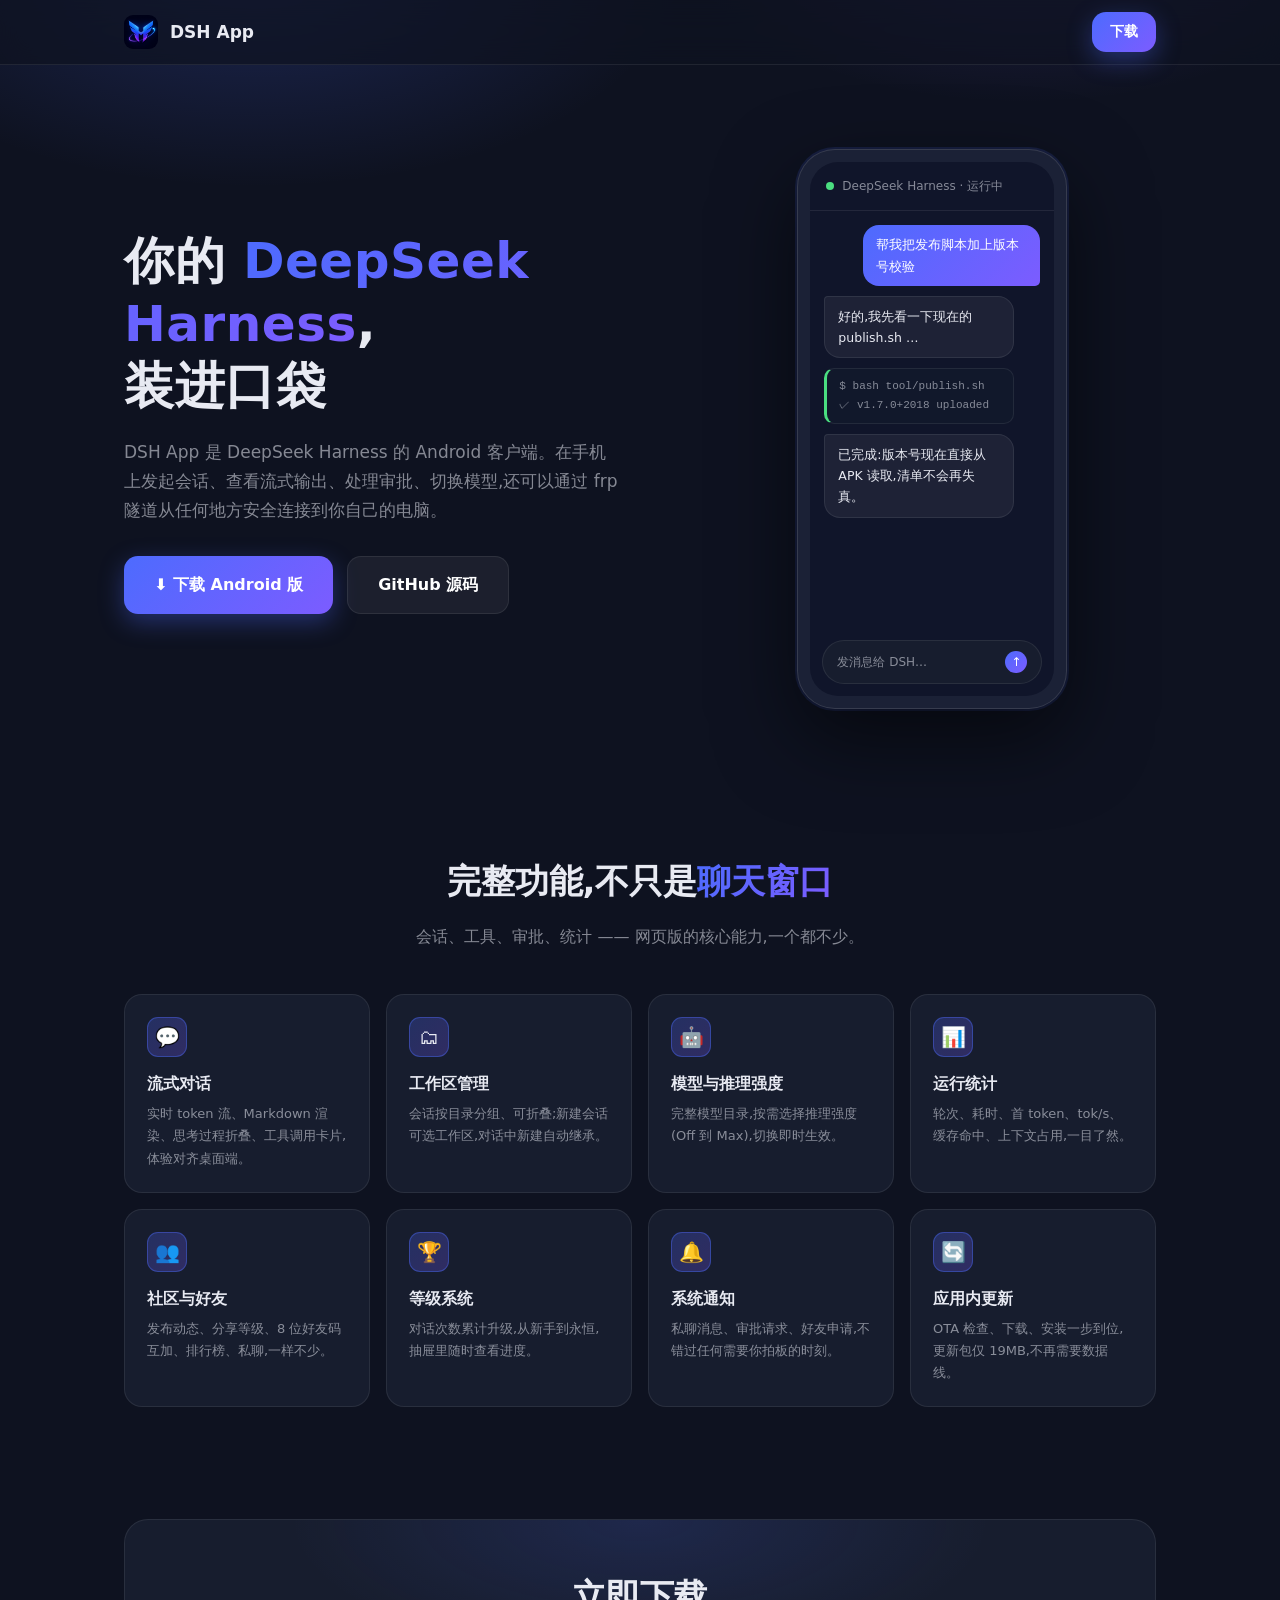
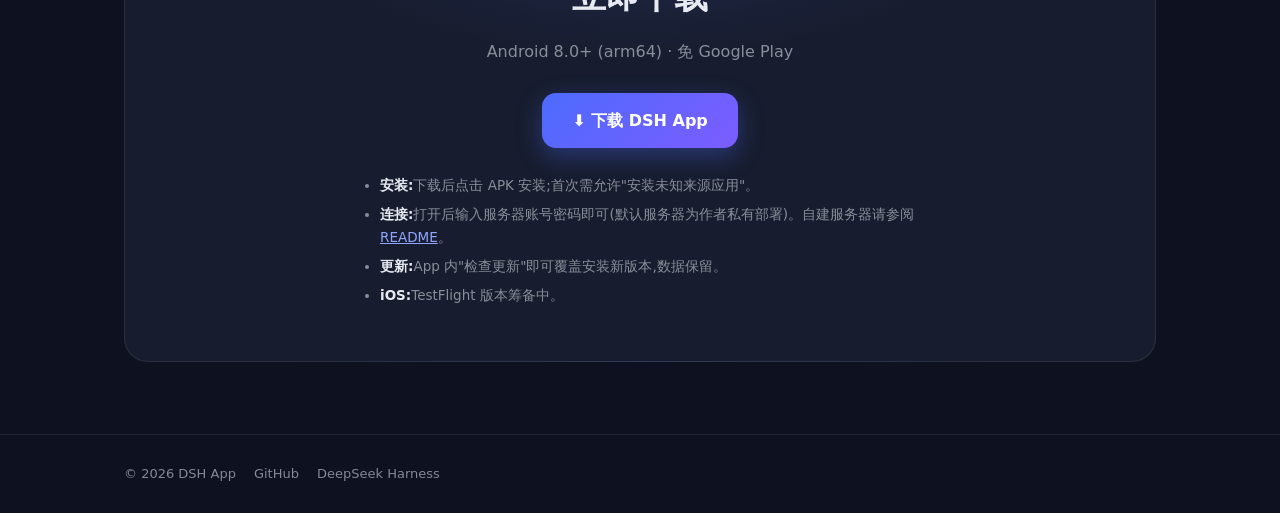
==== server/site/index.html @ 9e1dd5b5 "product site at /app/ with public APK download - server/site/: single-page dark-branded site (hero, " ====
<!DOCTYPE html>
<html lang="zh-CN">
<head>
<meta charset="utf-8">
<meta name="viewport" content="width=device-width, initial-scale=1">
<title>DSH App — 口袋里的 DeepSeek Harness</title>
<meta name="description" content="DSH App 是 DeepSeek Harness 的 Android 客户端:流式对话、工作区会话管理、模型切换、社区好友、等级系统,随时随地驱动你的 AI 代理。">
<link rel="icon" href="icon.png">
<style>
  :root {
    --bg: #0e1220;
    --card: #171d2e;
    --line: rgba(255,255,255,.08);
    --text: #e8eaf2;
    --dim: rgba(232,234,242,.55);
    --g1: #4d6bfe;
    --g2: #7c5cff;
  }
  * { margin: 0; padding: 0; box-sizing: border-box; }
  html { scroll-behavior: smooth; }
  body {
    background: var(--bg);
    color: var(--text);
    font: 16px/1.7 system-ui, "PingFang SC", "Microsoft YaHei", sans-serif;
    overflow-x: hidden;
  }
  .grad-text {
    background: linear-gradient(120deg, var(--g1), var(--g2));
    -webkit-background-clip: text;
    background-clip: text;
    color: transparent;
  }
  .grad-bg { background: linear-gradient(135deg, var(--g1), var(--g2)); }
  .wrap { max-width: 1080px; margin: 0 auto; padding: 0 24px; }

  /* nav */
  nav {
    position: sticky; top: 0; z-index: 10;
    backdrop-filter: blur(14px);
    background: rgba(14,18,32,.72);
    border-bottom: 1px solid var(--line);
  }
  nav .wrap { display: flex; align-items: center; height: 64px; gap: 12px; }
  nav img { width: 34px; height: 34px; border-radius: 9px; }
  nav .name { font-weight: 700; font-size: 17px; }
  nav .spacer { flex: 1; }
  nav a.btn-sm { font-size: 14px; padding: 8px 18px; }

  /* buttons */
  .btn {
    display: inline-flex; align-items: center; gap: 8px;
    padding: 14px 30px; border-radius: 14px;
    font-size: 16px; font-weight: 600; color: #fff;
    text-decoration: none; border: 0; cursor: pointer;
    box-shadow: 0 8px 24px rgba(77,107,254,.35);
    transition: transform .15s, box-shadow .15s;
  }
  .btn:hover { transform: translateY(-2px); box-shadow: 0 12px 32px rgba(124,92,255,.45); }
  .btn.ghost {
    background: rgba(255,255,255,.06);
    border: 1px solid var(--line);
    box-shadow: none;
  }

  /* hero */
  .hero { padding: 84px 0 72px; position: relative; }
  .hero::before {
    content: ""; position: absolute; inset: -200px 0 auto; height: 560px;
    background:
      radial-gradient(600px 300px at 20% 20%, rgba(77,107,254,.22), transparent 70%),
      radial-gradient(500px 260px at 80% 10%, rgba(124,92,255,.18), transparent 70%);
    pointer-events: none;
  }
  .hero .wrap { display: grid; grid-template-columns: 1.2fr 1fr; gap: 48px; align-items: center; position: relative; }
  .hero h1 { font-size: clamp(30px, 4.6vw, 50px); line-height: 1.25; letter-spacing: .5px; }
  .hero p.sub { margin: 20px 0 32px; color: var(--dim); font-size: 17px; max-width: 46ch; }
  .hero .meta { margin-top: 14px; font-size: 13px; color: var(--dim); }
  .hero .actions { display: flex; gap: 14px; flex-wrap: wrap; }

  /* phone mockup */
  .phone {
    width: 270px; height: 560px; margin: 0 auto;
    border-radius: 38px; padding: 12px;
    background: #1b2136;
    border: 1px solid rgba(255,255,255,.12);
    box-shadow: 0 30px 80px rgba(0,0,0,.55), 0 0 0 2px rgba(77,107,254,.15);
  }
  .phone .screen {
    width: 100%; height: 100%; border-radius: 28px; overflow: hidden;
    background: #10152a; display: flex; flex-direction: column;
  }
  .mock-bar { padding: 14px 16px; display: flex; align-items: center; gap: 8px; border-bottom: 1px solid var(--line); }
  .mock-bar .dot { width: 8px; height: 8px; border-radius: 50%; background: #4ade80; }
  .mock-bar .t { font-size: 12px; color: var(--dim); }
  .mock-body { flex: 1; padding: 14px; display: flex; flex-direction: column; gap: 10px; }
  .bubble-user {
    align-self: flex-end; max-width: 82%;
    padding: 9px 13px; border-radius: 16px 16px 5px 16px;
    font-size: 12.5px; color: #fff;
    background: linear-gradient(135deg, var(--g1), var(--g2));
  }
  .bubble-ai {
    align-self: flex-start; max-width: 88%;
    padding: 9px 13px; border-radius: 4px 16px 16px 16px;
    font-size: 12.5px; color: var(--text);
    background: rgba(255,255,255,.06); border: 1px solid var(--line);
  }
  .bubble-tool {
    align-self: flex-start; width: 88%;
    padding: 8px 12px; border-radius: 10px;
    font-size: 11px; color: var(--dim); font-family: ui-monospace, monospace;
    background: #11182b; border: 1px solid var(--line);
    border-left: 3px solid #4ade80;
  }
  .mock-input {
    margin: 0 12px 12px; padding: 10px 14px; border-radius: 22px;
    background: var(--card); border: 1px solid var(--line);
    font-size: 12px; color: var(--dim);
    display: flex; justify-content: space-between; align-items: center;
  }
  .mock-send { width: 22px; height: 22px; border-radius: 50%; background: linear-gradient(135deg, var(--g1), var(--g2)); display: grid; place-items: center; color: #fff; font-size: 12px; }

  /* sections */
  section { padding: 72px 0; }
  .sec-title { font-size: clamp(24px, 3vw, 34px); text-align: center; }
  .sec-sub { text-align: center; color: var(--dim); margin: 12px auto 0; max-width: 60ch; }

  .grid { display: grid; grid-template-columns: repeat(4, 1fr); gap: 16px; margin-top: 44px; }
  .card {
    background: var(--card); border: 1px solid var(--line);
    border-radius: 18px; padding: 22px;
    transition: transform .15s, border-color .15s;
  }
  .card:hover { transform: translateY(-4px); border-color: rgba(77,107,254,.5); }
  .card .ic {
    width: 40px; height: 40px; border-radius: 11px; display: grid; place-items: center;
    font-size: 20px; margin-bottom: 14px;
    background: linear-gradient(135deg, rgba(77,107,254,.25), rgba(124,92,255,.25));
    border: 1px solid rgba(77,107,254,.4);
  }
  .card h3 { font-size: 15.5px; margin-bottom: 6px; }
  .card p { font-size: 13px; color: var(--dim); }

  /* download */
  .dl-card {
    margin-top: 40px; text-align: center;
    background: var(--card); border: 1px solid var(--line);
    border-radius: 24px; padding: 48px 24px;
    background-image:
      radial-gradient(500px 200px at 50% 0%, rgba(77,107,254,.14), transparent 70%);
  }
  .dl-card .ver { margin-top: 16px; font-size: 13.5px; color: var(--dim); font-family: ui-monospace, monospace; }
  .dl-notes { margin: 26px auto 0; max-width: 560px; text-align: left; font-size: 13.5px; color: var(--dim); }
  .dl-notes li { margin: 6px 0 6px 20px; }
  .dl-notes b { color: var(--text); font-weight: 600; }

  footer { border-top: 1px solid var(--line); padding: 28px 0; color: var(--dim); font-size: 13px; }
  footer .wrap { display: flex; gap: 18px; flex-wrap: wrap; align-items: center; }
  footer a { color: var(--dim); text-decoration: none; }
  footer a:hover { color: var(--text); }

  @media (max-width: 860px) {
    .hero .wrap { grid-template-columns: 1fr; }
    .phone { display: none; }
    .grid { grid-template-columns: repeat(2, 1fr); }
  }
  @media (max-width: 480px) {
    .grid { grid-template-columns: 1fr; }
  }
</style>
</head>
<body>

<nav>
  <div class="wrap">
    <img src="icon.png" alt="DSH App">
    <span class="name">DSH App</span>
    <span class="spacer"></span>
    <a class="btn grad-bg btn-sm" href="#download">下载</a>
  </div>
</nav>

<header class="hero">
  <div class="wrap">
    <div>
      <h1>你的 <span class="grad-text">DeepSeek Harness</span>,<br>装进口袋</h1>
      <p class="sub">DSH App 是 DeepSeek Harness 的 Android 客户端。在手机上发起会话、查看流式输出、处理审批、切换模型,还可以通过 frp 隧道从任何地方安全连接到你自己的电脑。</p>
      <div class="actions">
        <a class="btn grad-bg" id="dl-hero" href="dl/dsh-app-latest.apk">⬇ 下载 Android 版</a>
        <a class="btn ghost" href="https://github.com/zhaojiaxiang370711/dsh-app">GitHub 源码</a>
      </div>
      <div class="meta" id="dl-meta">正在获取最新版本…</div>
    </div>
    <div class="phone">
      <div class="screen">
        <div class="mock-bar"><span class="dot"></span><span class="t">DeepSeek Harness · 运行中</span></div>
        <div class="mock-body">
          <div class="bubble-user">帮我把发布脚本加上版本号校验</div>
          <div class="bubble-ai">好的,我先看一下现在的 publish.sh …</div>
          <div class="bubble-tool">$ bash tool/publish.sh<br>✓ v1.7.0+2018 uploaded</div>
          <div class="bubble-ai">已完成:版本号现在直接从 APK 读取,清单不会再失真。</div>
        </div>
        <div class="mock-input">发消息给 DSH…<span class="mock-send">↑</span></div>
      </div>
    </div>
  </div>
</header>

<section>
  <div class="wrap">
    <h2 class="sec-title">完整功能,不只是<span class="grad-text">聊天窗口</span></h2>
    <p class="sec-sub">会话、工具、审批、统计 —— 网页版的核心能力,一个都不少。</p>
    <div class="grid">
      <div class="card"><div class="ic">💬</div><h3>流式对话</h3><p>实时 token 流、Markdown 渲染、思考过程折叠、工具调用卡片,体验对齐桌面端。</p></div>
      <div class="card"><div class="ic">🗂</div><h3>工作区管理</h3><p>会话按目录分组、可折叠;新建会话可选工作区,对话中新建自动继承。</p></div>
      <div class="card"><div class="ic">🤖</div><h3>模型与推理强度</h3><p>完整模型目录,按需选择推理强度(Off 到 Max),切换即时生效。</p></div>
      <div class="card"><div class="ic">📊</div><h3>运行统计</h3><p>轮次、耗时、首 token、tok/s、缓存命中、上下文占用,一目了然。</p></div>
      <div class="card"><div class="ic">👥</div><h3>社区与好友</h3><p>发布动态、分享等级、8 位好友码互加、排行榜、私聊,一样不少。</p></div>
      <div class="card"><div class="ic">🏆</div><h3>等级系统</h3><p>对话次数累计升级,从新手到永恒,抽屉里随时查看进度。</p></div>
      <div class="card"><div class="ic">🔔</div><h3>系统通知</h3><p>私聊消息、审批请求、好友申请,不错过任何需要你拍板的时刻。</p></div>
      <div class="card"><div class="ic">🔄</div><h3>应用内更新</h3><p>OTA 检查、下载、安装一步到位,更新包仅 19MB,不再需要数据线。</p></div>
    </div>
  </div>
</section>

<section id="download" style="padding-top:0">
  <div class="wrap">
    <div class="dl-card">
      <h2 class="sec-title">立即下载</h2>
      <p class="sec-sub">Android 8.0+ (arm64) · 免 Google Play</p>
      <div style="margin-top:28px">
        <a class="btn grad-bg" id="dl-main" href="dl/dsh-app-latest.apk">⬇ 下载 DSH App</a>
      </div>
      <div class="ver" id="dl-ver">正在获取最新版本…</div>
      <ul class="dl-notes">
        <li><b>安装:</b>下载后点击 APK 安装;首次需允许"安装未知来源应用"。</li>
        <li><b>连接:</b>打开后输入服务器账号密码即可(默认服务器为作者私有部署)。自建服务器请参阅 <a href="https://github.com/zhaojiaxiang370711/dsh-app#readme" style="color:#8fa6ff">README</a>。</li>
        <li><b>更新:</b>App 内"检查更新"即可覆盖安装新版本,数据保留。</li>
        <li><b>iOS:</b>TestFlight 版本筹备中。</li>
      </ul>
    </div>
  </div>
</section>

<footer>
  <div class="wrap">
    <span>© 2026 DSH App</span>
    <a href="https://github.com/zhaojiaxiang370711/dsh-app">GitHub</a>
    <a href="https://github.com/deepseek-ai/deepseek-harness">DeepSeek Harness</a>
    <span style="flex:1"></span>
    <span id="dl-foot"></span>
  </div>
</footer>

<script>
fetch('dl/version.json', {cache: 'no-store'})
  .then(r => r.ok ? r.json() : null)
  .then(v => {
    if (!v) throw 0;
    const mb = (v.size / 1048576).toFixed(1);
    const text = `最新版本 v${v.version} · ${mb} MB · ${v.date}`;
    document.getElementById('dl-meta').textContent = text;
    document.getElementById('dl-ver').textContent =
      `v${v.version} · ${mb} MB · sha256 ${String(v.sha256).slice(0, 12)}…`;
    document.getElementById('dl-foot').textContent = `v${v.version}`;
  })
  .catch(() => {
    document.getElementById('dl-meta').textContent = '';
    document.getElementById('dl-ver').textContent = '';
  });
</script>

</body>
</html>
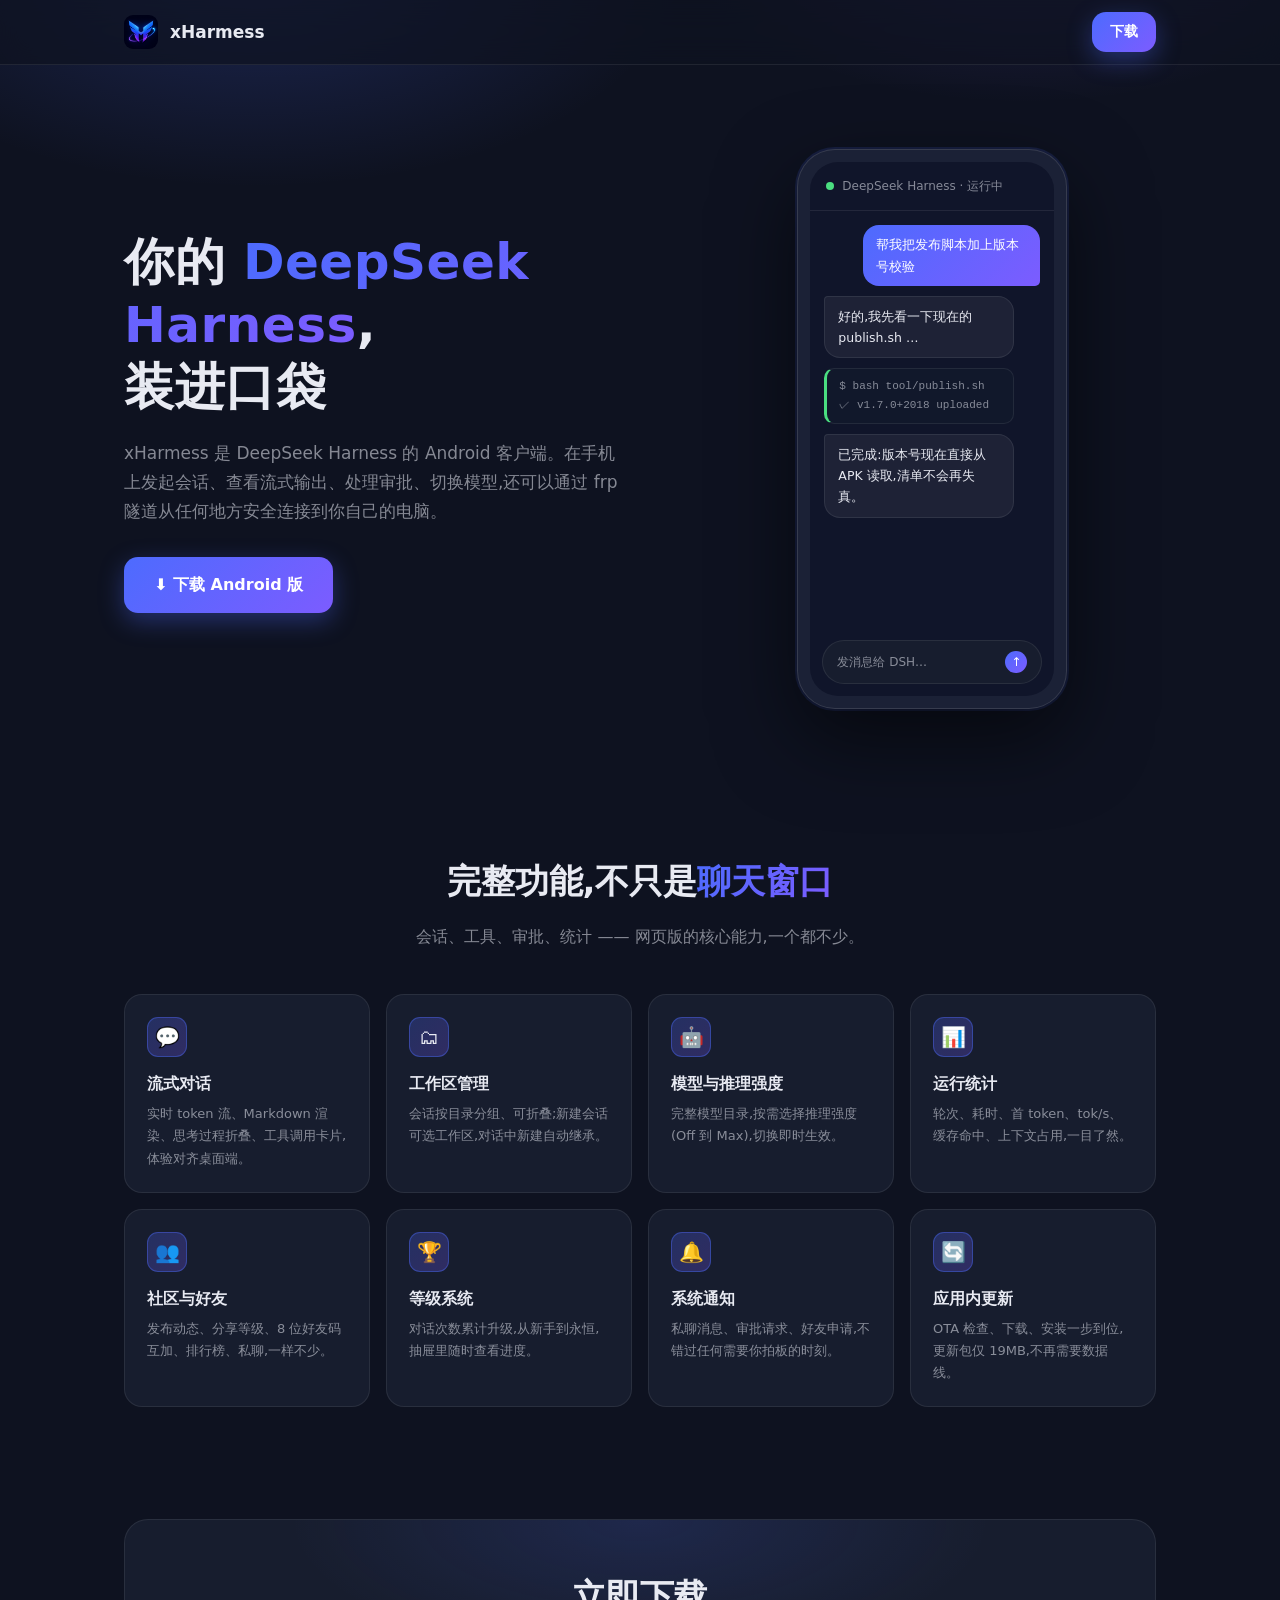
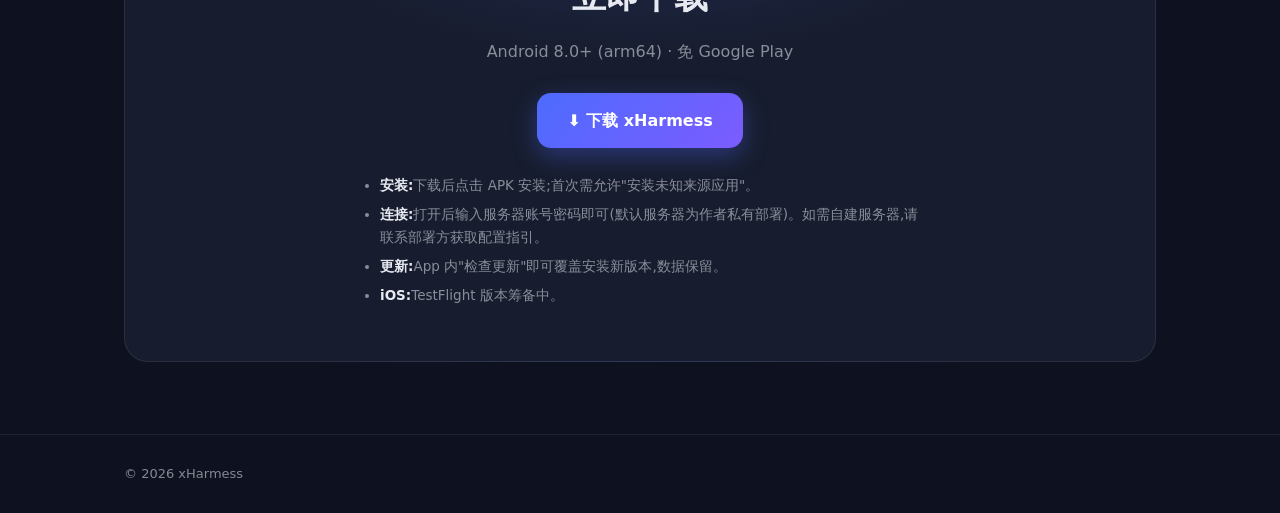
==== commit 8cde61a7: "v1.7.1: rebrand to xHarmess, drop source links from the site - Site: product renamed, GitHub/README " ====
--- a/server/site/index.html
+++ b/server/site/index.html
@@ -3,8 +3,8 @@
 <head>
 <meta charset="utf-8">
 <meta name="viewport" content="width=device-width, initial-scale=1">
-<title>DSH App — 口袋里的 DeepSeek Harness</title>
-<meta name="description" content="DSH App 是 DeepSeek Harness 的 Android 客户端:流式对话、工作区会话管理、模型切换、社区好友、等级系统,随时随地驱动你的 AI 代理。">
+<title>xHarmess — 口袋里的 DeepSeek Harness</title>
+<meta name="description" content="xHarmess 是 DeepSeek Harness 的 Android 客户端:流式对话、工作区会话管理、模型切换、社区好友、等级系统,随时随地驱动你的 AI 代理。">
 <link rel="icon" href="icon.png">
 <style>
   :root {
@@ -173,8 +173,8 @@
 
 <nav>
   <div class="wrap">
-    <img src="icon.png" alt="DSH App">
-    <span class="name">DSH App</span>
+    <img src="icon.png" alt="xHarmess">
+    <span class="name">xHarmess</span>
     <span class="spacer"></span>
     <a class="btn grad-bg btn-sm" href="#download">下载</a>
   </div>
@@ -184,10 +184,9 @@
   <div class="wrap">
     <div>
       <h1>你的 <span class="grad-text">DeepSeek Harness</span>,<br>装进口袋</h1>
-      <p class="sub">DSH App 是 DeepSeek Harness 的 Android 客户端。在手机上发起会话、查看流式输出、处理审批、切换模型,还可以通过 frp 隧道从任何地方安全连接到你自己的电脑。</p>
+      <p class="sub">xHarmess 是 DeepSeek Harness 的 Android 客户端。在手机上发起会话、查看流式输出、处理审批、切换模型,还可以通过 frp 隧道从任何地方安全连接到你自己的电脑。</p>
       <div class="actions">
         <a class="btn grad-bg" id="dl-hero" href="dl/dsh-app-latest.apk">⬇ 下载 Android 版</a>
-        <a class="btn ghost" href="https://github.com/zhaojiaxiang370711/dsh-app">GitHub 源码</a>
       </div>
       <div class="meta" id="dl-meta">正在获取最新版本…</div>
     </div>
@@ -229,12 +228,12 @@
       <h2 class="sec-title">立即下载</h2>
       <p class="sec-sub">Android 8.0+ (arm64) · 免 Google Play</p>
       <div style="margin-top:28px">
-        <a class="btn grad-bg" id="dl-main" href="dl/dsh-app-latest.apk">⬇ 下载 DSH App</a>
+        <a class="btn grad-bg" id="dl-main" href="dl/dsh-app-latest.apk">⬇ 下载 xHarmess</a>
       </div>
       <div class="ver" id="dl-ver">正在获取最新版本…</div>
       <ul class="dl-notes">
         <li><b>安装:</b>下载后点击 APK 安装;首次需允许"安装未知来源应用"。</li>
-        <li><b>连接:</b>打开后输入服务器账号密码即可(默认服务器为作者私有部署)。自建服务器请参阅 <a href="https://github.com/zhaojiaxiang370711/dsh-app#readme" style="color:#8fa6ff">README</a>。</li>
+        <li><b>连接:</b>打开后输入服务器账号密码即可(默认服务器为作者私有部署)。如需自建服务器,请联系部署方获取配置指引。</li>
         <li><b>更新:</b>App 内"检查更新"即可覆盖安装新版本,数据保留。</li>
         <li><b>iOS:</b>TestFlight 版本筹备中。</li>
       </ul>
@@ -244,9 +243,7 @@
 
 <footer>
   <div class="wrap">
-    <span>© 2026 DSH App</span>
-    <a href="https://github.com/zhaojiaxiang370711/dsh-app">GitHub</a>
-    <a href="https://github.com/deepseek-ai/deepseek-harness">DeepSeek Harness</a>
+    <span>© 2026 xHarmess</span>
     <span style="flex:1"></span>
     <span id="dl-foot"></span>
   </div>
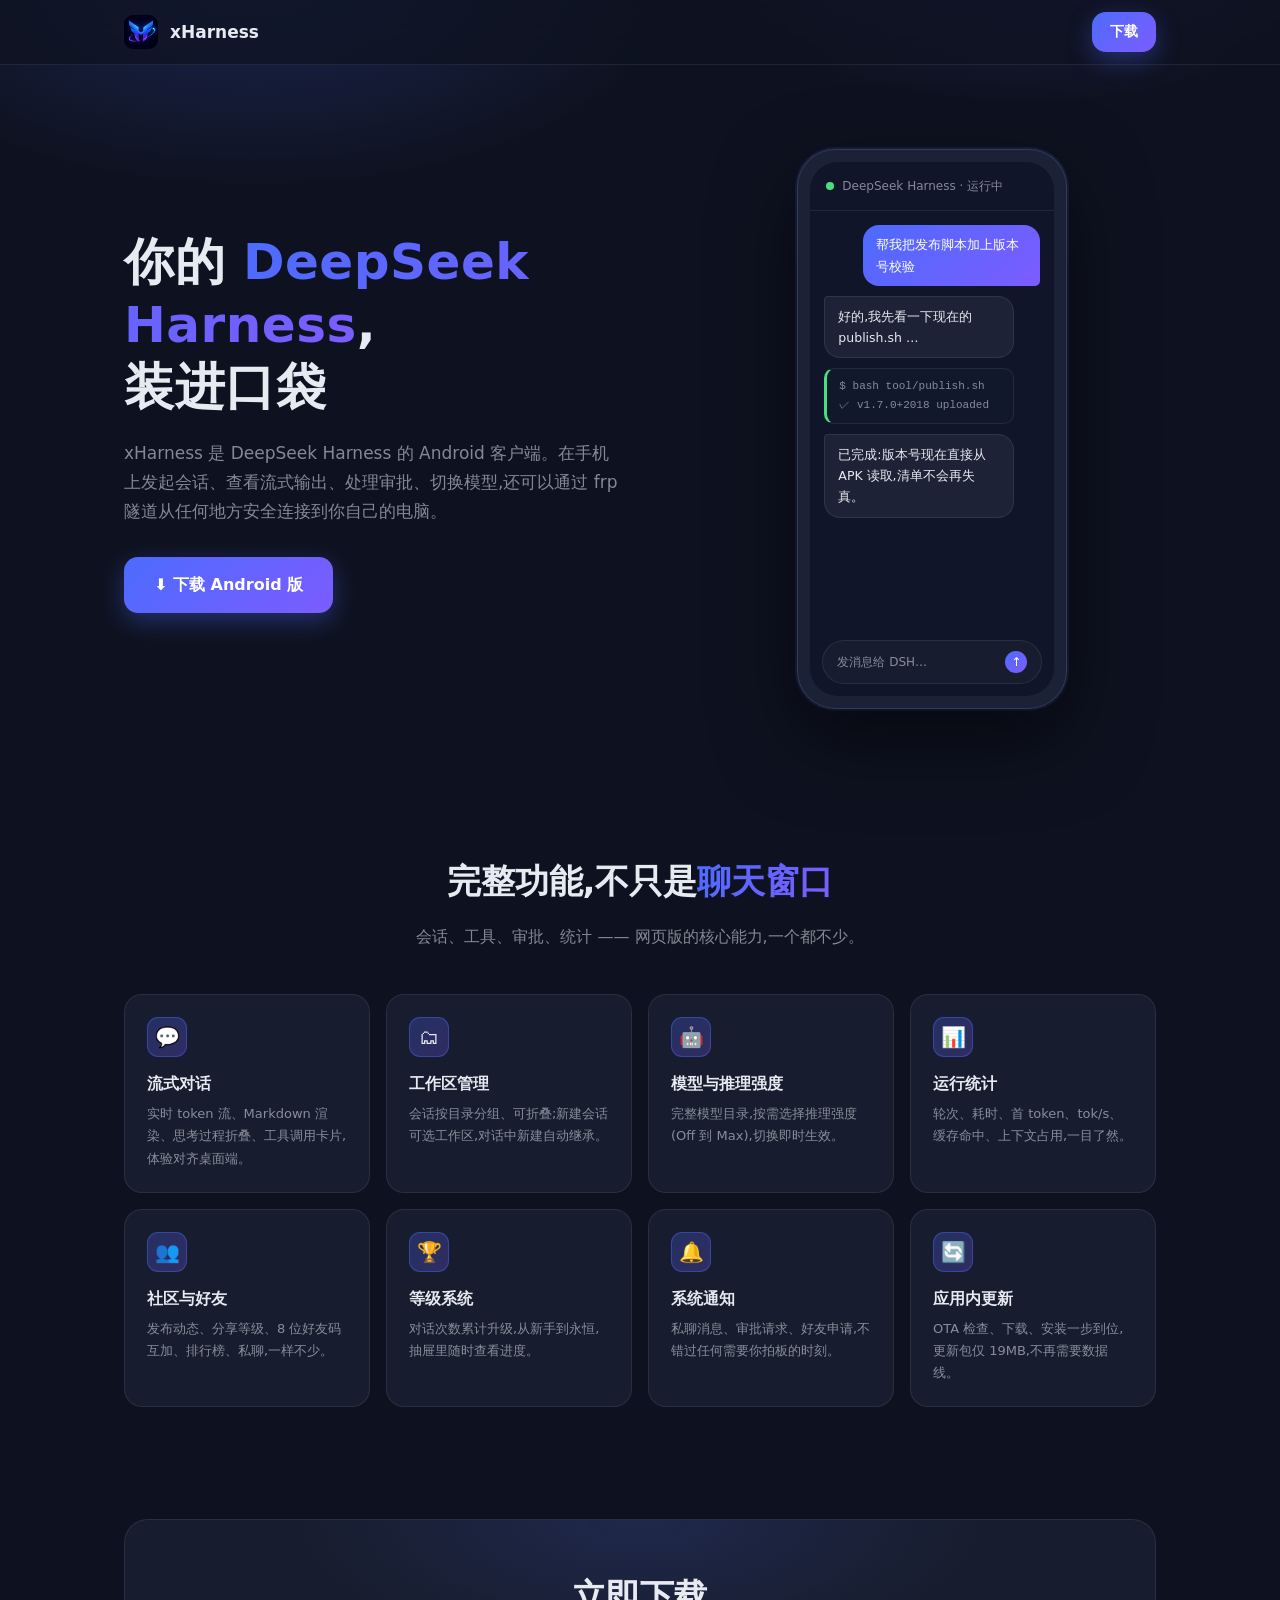
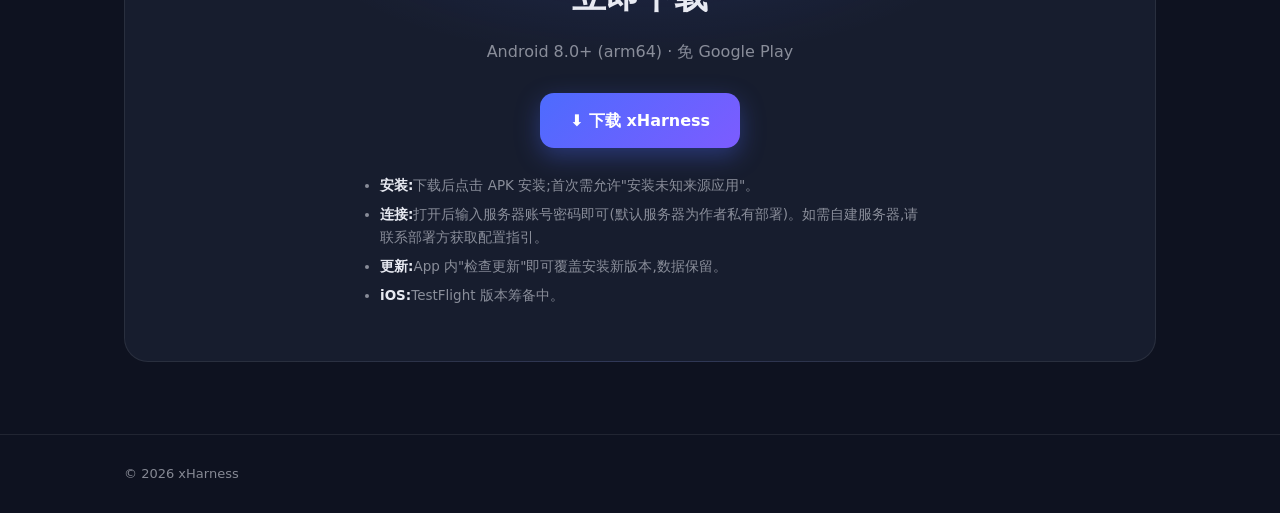
==== commit b3d62a96: "v1.14.1: 产品名称更正为 xHarness" ====
--- a/server/site/index.html
+++ b/server/site/index.html
@@ -3,8 +3,8 @@
 <head>
 <meta charset="utf-8">
 <meta name="viewport" content="width=device-width, initial-scale=1">
-<title>xHarmess — 口袋里的 DeepSeek Harness</title>
-<meta name="description" content="xHarmess 是 DeepSeek Harness 的 Android 客户端:流式对话、工作区会话管理、模型切换、社区好友、等级系统,随时随地驱动你的 AI 代理。">
+<title>xHarness — 口袋里的 DeepSeek Harness</title>
+<meta name="description" content="xHarness 是 DeepSeek Harness 的 Android 客户端:流式对话、工作区会话管理、模型切换、社区好友、等级系统,随时随地驱动你的 AI 代理。">
 <link rel="icon" href="icon.png">
 <style>
   :root {
@@ -173,8 +173,8 @@
 
 <nav>
   <div class="wrap">
-    <img src="icon.png" alt="xHarmess">
-    <span class="name">xHarmess</span>
+    <img src="icon.png" alt="xHarness">
+    <span class="name">xHarness</span>
     <span class="spacer"></span>
     <a class="btn grad-bg btn-sm" href="#download">下载</a>
   </div>
@@ -184,7 +184,7 @@
   <div class="wrap">
     <div>
       <h1>你的 <span class="grad-text">DeepSeek Harness</span>,<br>装进口袋</h1>
-      <p class="sub">xHarmess 是 DeepSeek Harness 的 Android 客户端。在手机上发起会话、查看流式输出、处理审批、切换模型,还可以通过 frp 隧道从任何地方安全连接到你自己的电脑。</p>
+      <p class="sub">xHarness 是 DeepSeek Harness 的 Android 客户端。在手机上发起会话、查看流式输出、处理审批、切换模型,还可以通过 frp 隧道从任何地方安全连接到你自己的电脑。</p>
       <div class="actions">
         <a class="btn grad-bg" id="dl-hero" href="dl/dsh-app-latest.apk">⬇ 下载 Android 版</a>
       </div>
@@ -228,7 +228,7 @@
       <h2 class="sec-title">立即下载</h2>
       <p class="sec-sub">Android 8.0+ (arm64) · 免 Google Play</p>
       <div style="margin-top:28px">
-        <a class="btn grad-bg" id="dl-main" href="dl/dsh-app-latest.apk">⬇ 下载 xHarmess</a>
+        <a class="btn grad-bg" id="dl-main" href="dl/dsh-app-latest.apk">⬇ 下载 xHarness</a>
       </div>
       <div class="ver" id="dl-ver">正在获取最新版本…</div>
       <ul class="dl-notes">
@@ -243,7 +243,7 @@
 
 <footer>
   <div class="wrap">
-    <span>© 2026 xHarmess</span>
+    <span>© 2026 xHarness</span>
     <span style="flex:1"></span>
     <span id="dl-foot"></span>
   </div>
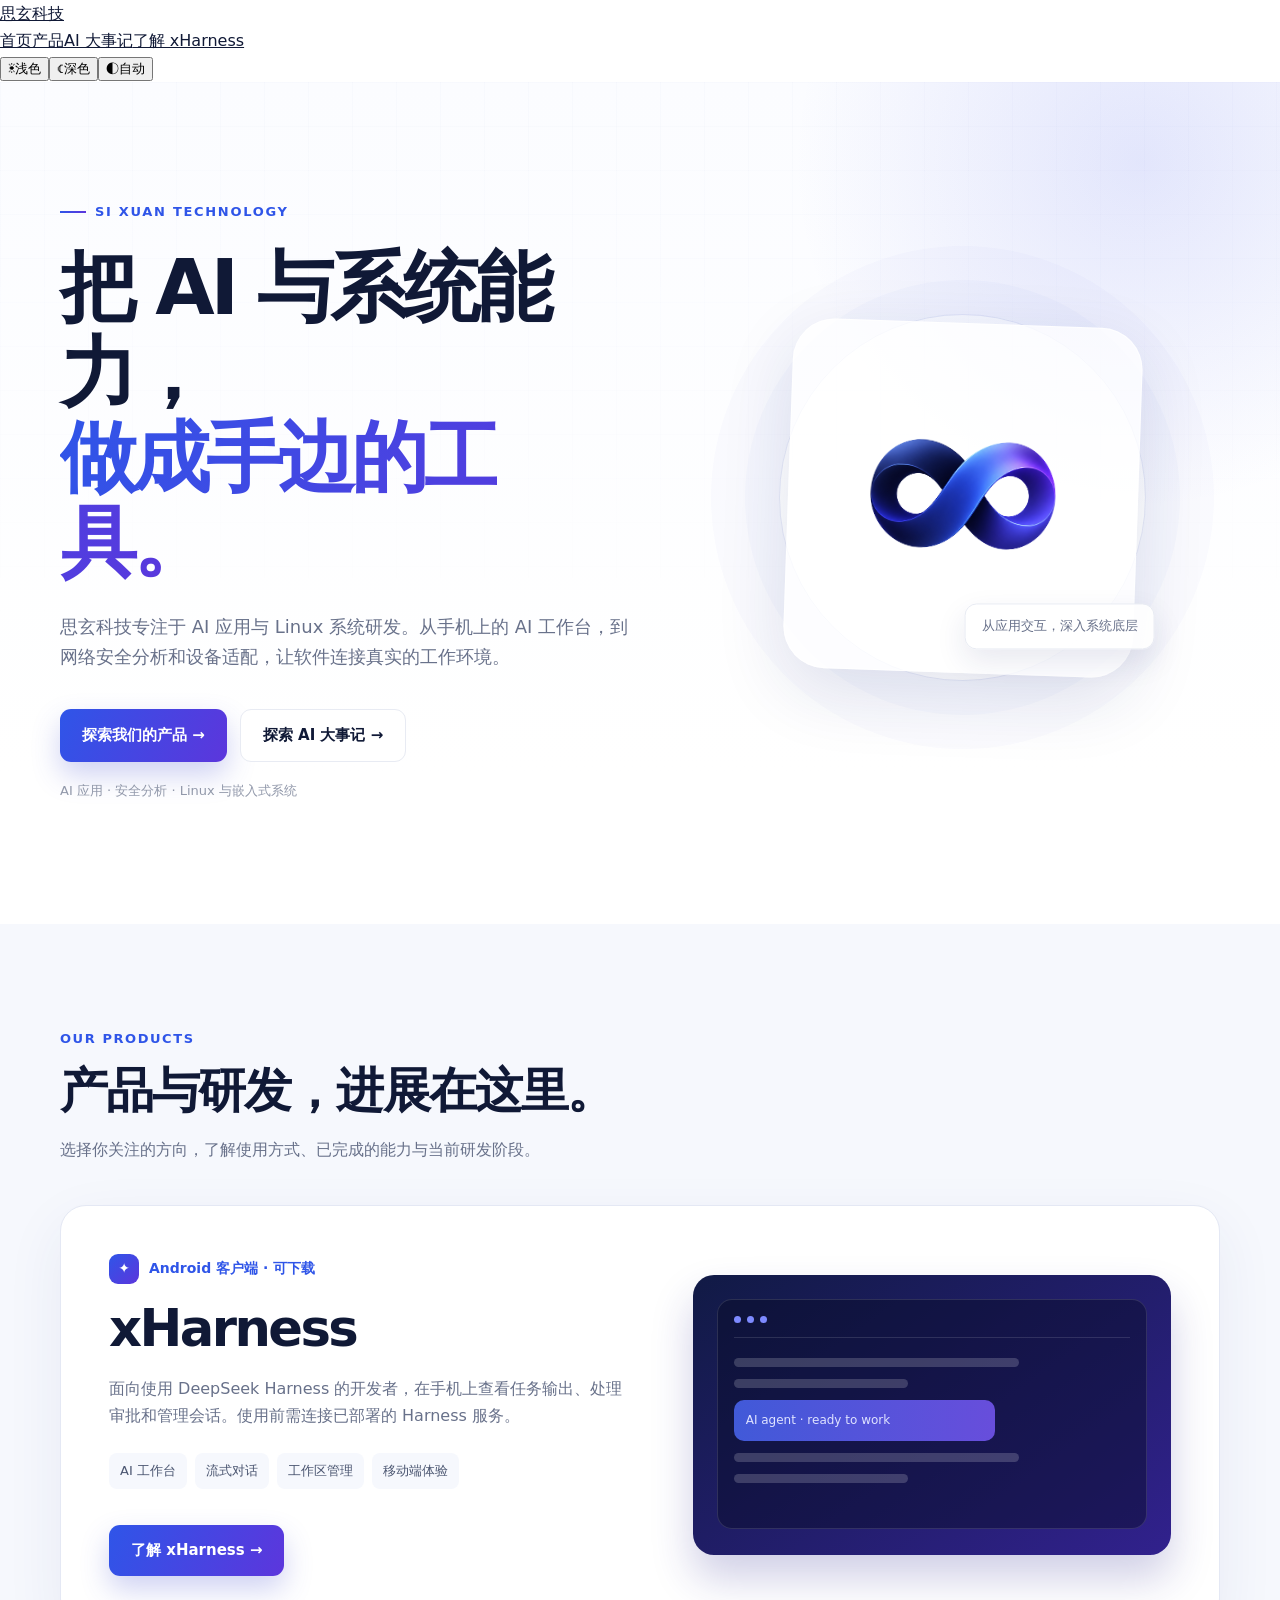
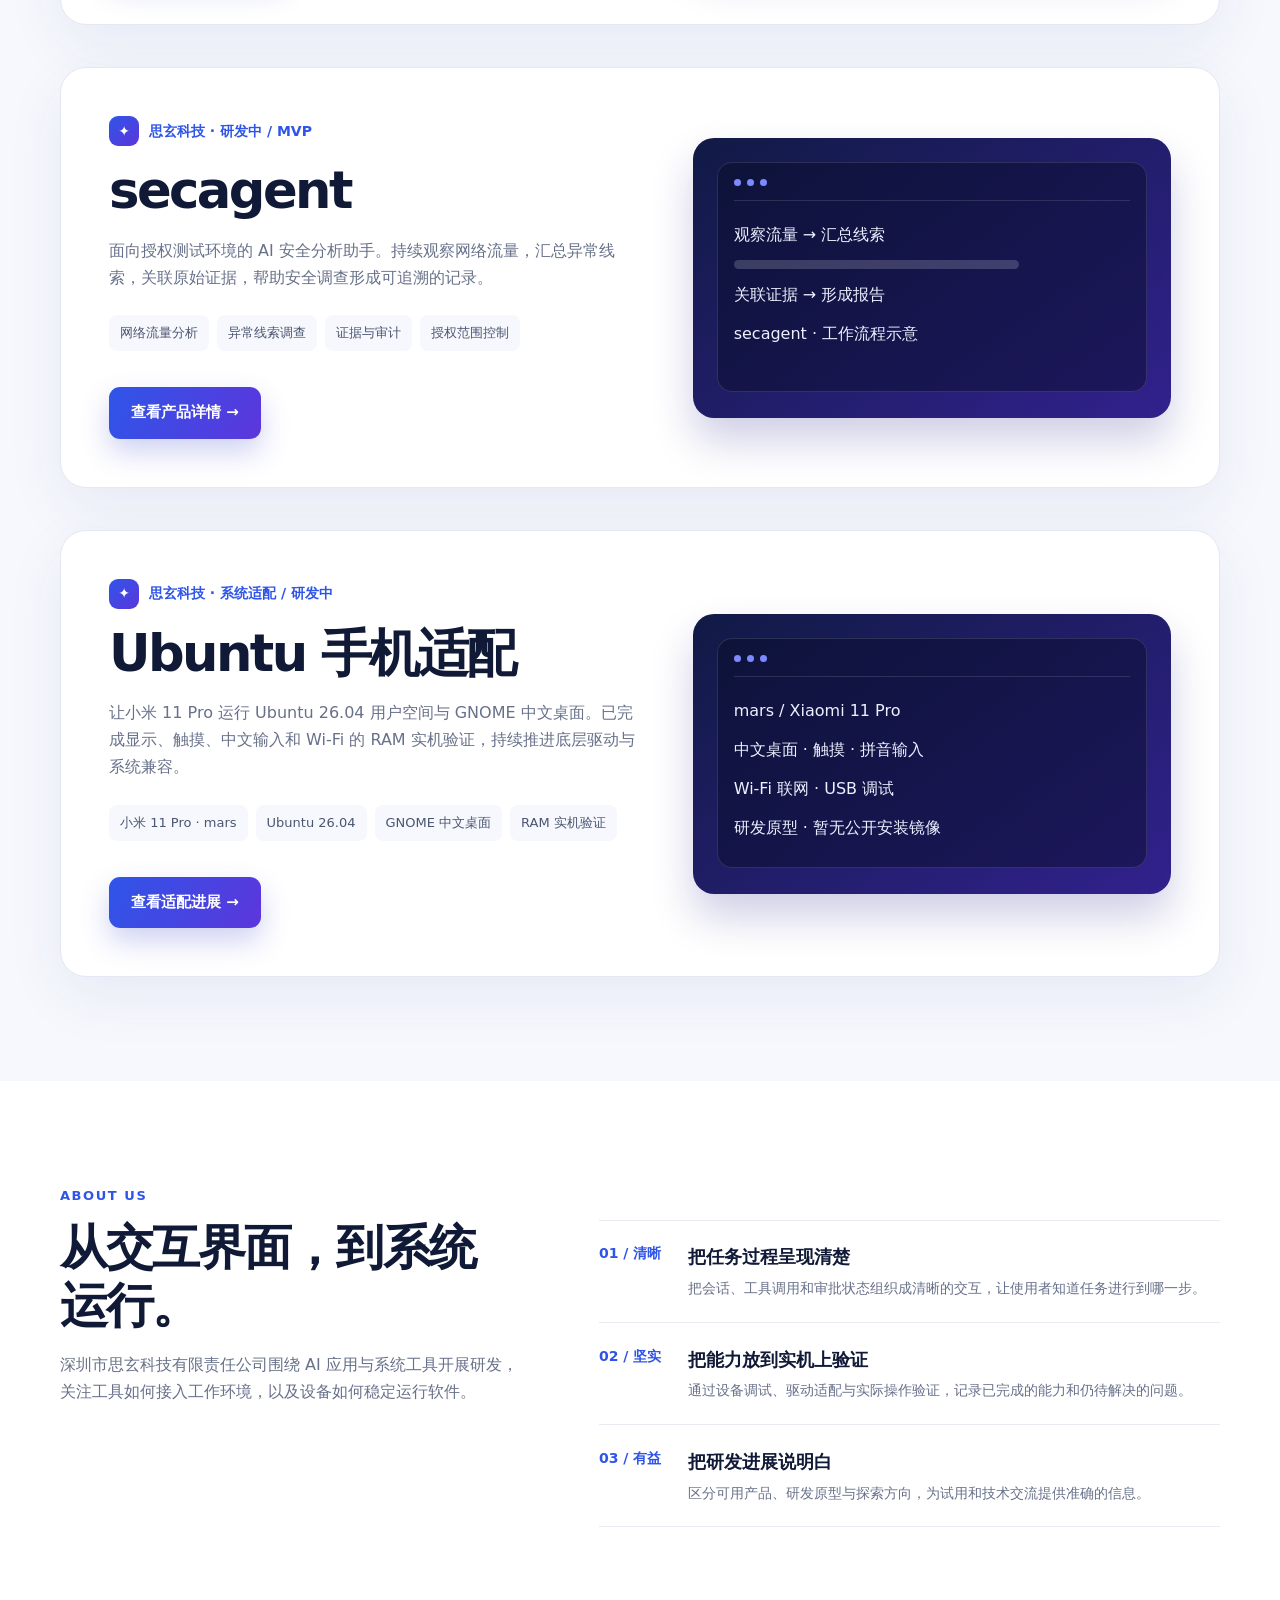
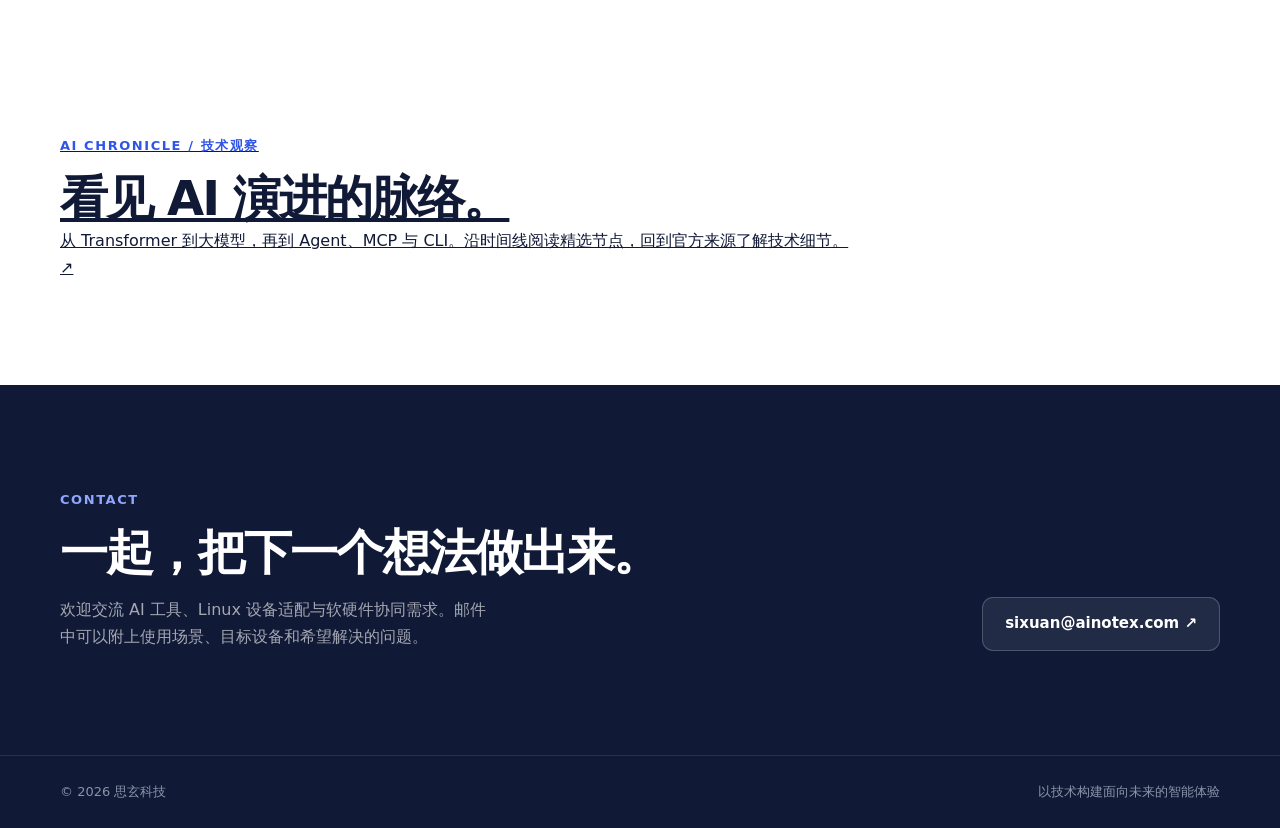
==== commit 6179b126: "feat(site): refresh company pages and add AI timeline" ====
--- a/server/site/index.html
+++ b/server/site/index.html
@@ -3,269 +3,139 @@
 <head>
 <meta charset="utf-8">
 <meta name="viewport" content="width=device-width, initial-scale=1">
-<title>xHarness — 口袋里的 DeepSeek Harness</title>
-<meta name="description" content="xHarness 是 DeepSeek Harness 的 Android 客户端:流式对话、工作区会话管理、模型切换、社区好友、等级系统,随时随地驱动你的 AI 代理。">
-<link rel="icon" href="icon.png">
+<title>思玄科技 — 以技术构建智能体验</title>
+<meta name="description" content="思玄科技，专注于 AI 软件、智能工具与数字化产品的研发。">
+<link rel="icon" href="logo.png">
 <style>
   :root {
-    --bg: #0e1220;
-    --card: #171d2e;
-    --line: rgba(255,255,255,.08);
-    --text: #e8eaf2;
-    --dim: rgba(232,234,242,.55);
-    --g1: #4d6bfe;
-    --g2: #7c5cff;
+    --ink: #101936;
+    --muted: #68718a;
+    --line: #e8ebf3;
+    --soft: #f6f8fd;
+    --blue: #2f55e8;
+    --purple: #5c36dc;
+    --shadow: 0 22px 70px rgba(25, 44, 103, .12);
   }
-  * { margin: 0; padding: 0; box-sizing: border-box; }
+  * { box-sizing: border-box; margin: 0; }
   html { scroll-behavior: smooth; }
-  body {
-    background: var(--bg);
-    color: var(--text);
-    font: 16px/1.7 system-ui, "PingFang SC", "Microsoft YaHei", sans-serif;
-    overflow-x: hidden;
-  }
-  .grad-text {
-    background: linear-gradient(120deg, var(--g1), var(--g2));
-    -webkit-background-clip: text;
-    background-clip: text;
-    color: transparent;
-  }
-  .grad-bg { background: linear-gradient(135deg, var(--g1), var(--g2)); }
-  .wrap { max-width: 1080px; margin: 0 auto; padding: 0 24px; }
-
-  /* nav */
-  nav {
-    position: sticky; top: 0; z-index: 10;
-    backdrop-filter: blur(14px);
-    background: rgba(14,18,32,.72);
-    border-bottom: 1px solid var(--line);
-  }
-  nav .wrap { display: flex; align-items: center; height: 64px; gap: 12px; }
-  nav img { width: 34px; height: 34px; border-radius: 9px; }
-  nav .name { font-weight: 700; font-size: 17px; }
-  nav .spacer { flex: 1; }
-  nav a.btn-sm { font-size: 14px; padding: 8px 18px; }
-
-  /* buttons */
-  .btn {
-    display: inline-flex; align-items: center; gap: 8px;
-    padding: 14px 30px; border-radius: 14px;
-    font-size: 16px; font-weight: 600; color: #fff;
-    text-decoration: none; border: 0; cursor: pointer;
-    box-shadow: 0 8px 24px rgba(77,107,254,.35);
-    transition: transform .15s, box-shadow .15s;
-  }
-  .btn:hover { transform: translateY(-2px); box-shadow: 0 12px 32px rgba(124,92,255,.45); }
-  .btn.ghost {
-    background: rgba(255,255,255,.06);
-    border: 1px solid var(--line);
-    box-shadow: none;
-  }
-
-  /* hero */
-  .hero { padding: 84px 0 72px; position: relative; }
-  .hero::before {
-    content: ""; position: absolute; inset: -200px 0 auto; height: 560px;
-    background:
-      radial-gradient(600px 300px at 20% 20%, rgba(77,107,254,.22), transparent 70%),
-      radial-gradient(500px 260px at 80% 10%, rgba(124,92,255,.18), transparent 70%);
-    pointer-events: none;
-  }
-  .hero .wrap { display: grid; grid-template-columns: 1.2fr 1fr; gap: 48px; align-items: center; position: relative; }
-  .hero h1 { font-size: clamp(30px, 4.6vw, 50px); line-height: 1.25; letter-spacing: .5px; }
-  .hero p.sub { margin: 20px 0 32px; color: var(--dim); font-size: 17px; max-width: 46ch; }
-  .hero .meta { margin-top: 14px; font-size: 13px; color: var(--dim); }
-  .hero .actions { display: flex; gap: 14px; flex-wrap: wrap; }
-
-  /* phone mockup */
-  .phone {
-    width: 270px; height: 560px; margin: 0 auto;
-    border-radius: 38px; padding: 12px;
-    background: #1b2136;
-    border: 1px solid rgba(255,255,255,.12);
-    box-shadow: 0 30px 80px rgba(0,0,0,.55), 0 0 0 2px rgba(77,107,254,.15);
-  }
-  .phone .screen {
-    width: 100%; height: 100%; border-radius: 28px; overflow: hidden;
-    background: #10152a; display: flex; flex-direction: column;
-  }
-  .mock-bar { padding: 14px 16px; display: flex; align-items: center; gap: 8px; border-bottom: 1px solid var(--line); }
-  .mock-bar .dot { width: 8px; height: 8px; border-radius: 50%; background: #4ade80; }
-  .mock-bar .t { font-size: 12px; color: var(--dim); }
-  .mock-body { flex: 1; padding: 14px; display: flex; flex-direction: column; gap: 10px; }
-  .bubble-user {
-    align-self: flex-end; max-width: 82%;
-    padding: 9px 13px; border-radius: 16px 16px 5px 16px;
-    font-size: 12.5px; color: #fff;
-    background: linear-gradient(135deg, var(--g1), var(--g2));
-  }
-  .bubble-ai {
-    align-self: flex-start; max-width: 88%;
-    padding: 9px 13px; border-radius: 4px 16px 16px 16px;
-    font-size: 12.5px; color: var(--text);
-    background: rgba(255,255,255,.06); border: 1px solid var(--line);
-  }
-  .bubble-tool {
-    align-self: flex-start; width: 88%;
-    padding: 8px 12px; border-radius: 10px;
-    font-size: 11px; color: var(--dim); font-family: ui-monospace, monospace;
-    background: #11182b; border: 1px solid var(--line);
-    border-left: 3px solid #4ade80;
-  }
-  .mock-input {
-    margin: 0 12px 12px; padding: 10px 14px; border-radius: 22px;
-    background: var(--card); border: 1px solid var(--line);
-    font-size: 12px; color: var(--dim);
-    display: flex; justify-content: space-between; align-items: center;
-  }
-  .mock-send { width: 22px; height: 22px; border-radius: 50%; background: linear-gradient(135deg, var(--g1), var(--g2)); display: grid; place-items: center; color: #fff; font-size: 12px; }
-
-  /* sections */
-  section { padding: 72px 0; }
-  .sec-title { font-size: clamp(24px, 3vw, 34px); text-align: center; }
-  .sec-sub { text-align: center; color: var(--dim); margin: 12px auto 0; max-width: 60ch; }
-
-  .grid { display: grid; grid-template-columns: repeat(4, 1fr); gap: 16px; margin-top: 44px; }
-  .card {
-    background: var(--card); border: 1px solid var(--line);
-    border-radius: 18px; padding: 22px;
-    transition: transform .15s, border-color .15s;
-  }
-  .card:hover { transform: translateY(-4px); border-color: rgba(77,107,254,.5); }
-  .card .ic {
-    width: 40px; height: 40px; border-radius: 11px; display: grid; place-items: center;
-    font-size: 20px; margin-bottom: 14px;
-    background: linear-gradient(135deg, rgba(77,107,254,.25), rgba(124,92,255,.25));
-    border: 1px solid rgba(77,107,254,.4);
-  }
-  .card h3 { font-size: 15.5px; margin-bottom: 6px; }
-  .card p { font-size: 13px; color: var(--dim); }
-
-  /* download */
-  .dl-card {
-    margin-top: 40px; text-align: center;
-    background: var(--card); border: 1px solid var(--line);
-    border-radius: 24px; padding: 48px 24px;
-    background-image:
-      radial-gradient(500px 200px at 50% 0%, rgba(77,107,254,.14), transparent 70%);
-  }
-  .dl-card .ver { margin-top: 16px; font-size: 13.5px; color: var(--dim); font-family: ui-monospace, monospace; }
-  .dl-notes { margin: 26px auto 0; max-width: 560px; text-align: left; font-size: 13.5px; color: var(--dim); }
-  .dl-notes li { margin: 6px 0 6px 20px; }
-  .dl-notes b { color: var(--text); font-weight: 600; }
-
-  footer { border-top: 1px solid var(--line); padding: 28px 0; color: var(--dim); font-size: 13px; }
-  footer .wrap { display: flex; gap: 18px; flex-wrap: wrap; align-items: center; }
-  footer a { color: var(--dim); text-decoration: none; }
-  footer a:hover { color: var(--text); }
-
-  @media (max-width: 860px) {
-    .hero .wrap { grid-template-columns: 1fr; }
-    .phone { display: none; }
-    .grid { grid-template-columns: repeat(2, 1fr); }
-  }
-  @media (max-width: 480px) {
-    .grid { grid-template-columns: 1fr; }
-  }
+  body { color: var(--ink); background: #fff; font: 16px/1.7 system-ui, -apple-system, BlinkMacSystemFont, "PingFang SC", "Microsoft YaHei", sans-serif; overflow-x: hidden; }
+  a { color: inherit; }
+  .wrap { width: min(1160px, calc(100% - 48px)); margin: 0 auto; }
+  .topbar { position: sticky; top: 0; z-index: 10; border-bottom: 1px solid rgba(232,235,243,.82); background: rgba(255,255,255,.86); backdrop-filter: blur(18px); }
+  .topbar .wrap { height: 76px; display: flex; align-items: center; gap: 14px; }
+  .brand { display: inline-flex; align-items: center; gap: 11px; text-decoration: none; font-weight: 750; letter-spacing: .02em; }
+  .brand img { width: 42px; height: 42px; border-radius: 12px; object-fit: cover; box-shadow: 0 8px 22px rgba(45, 74, 190, .16); }
+  .brand span { font-size: 18px; }
+  .nav { display: flex; align-items: center; gap: 30px; margin-left: auto; color: var(--muted); font-size: 14px; }
+  .nav a { text-decoration: none; }
+  .nav a:hover { color: var(--blue); }
+  .nav .nav-cta { color: #fff; padding: 9px 17px; border-radius: 10px; background: var(--ink); }
+  .hero { position: relative; padding: 112px 0 122px; overflow: hidden; background: linear-gradient(180deg, #fbfcff 0%, #fff 82%); }
+  .hero::before { content: ""; position: absolute; width: 720px; height: 720px; right: -220px; top: -280px; border-radius: 50%; background: radial-gradient(circle, rgba(75, 93, 234, .14), transparent 68%); pointer-events: none; }
+  .hero::after { content: ""; position: absolute; inset: 0; opacity: .42; pointer-events: none; background-image: linear-gradient(rgba(55,82,180,.045) 1px, transparent 1px), linear-gradient(90deg, rgba(55,82,180,.045) 1px, transparent 1px); background-size: 44px 44px; mask-image: linear-gradient(to bottom, black, transparent 76%); }
+  .hero .wrap { position: relative; z-index: 1; display: grid; grid-template-columns: minmax(0, 1.05fr) minmax(330px, .95fr); gap: 76px; align-items: center; }
+  .eyebrow { display: inline-flex; align-items: center; gap: 9px; color: var(--blue); font-size: 13px; font-weight: 700; letter-spacing: .13em; }
+  .eyebrow::before { content: ""; width: 26px; height: 2px; background: linear-gradient(90deg, var(--blue), var(--purple)); }
+  h1 { margin-top: 22px; max-width: 680px; font-size: clamp(43px, 6vw, 78px); line-height: 1.11; letter-spacing: -.055em; }
+  .gradient { background: linear-gradient(110deg, var(--blue), var(--purple)); -webkit-background-clip: text; background-clip: text; color: transparent; }
+  .hero-copy { max-width: 590px; margin-top: 26px; color: var(--muted); font-size: 18px; }
+  .actions { display: flex; flex-wrap: wrap; gap: 13px; margin-top: 36px; }
+  .btn { display: inline-flex; align-items: center; justify-content: center; gap: 9px; padding: 13px 22px; border-radius: 11px; text-decoration: none; font-weight: 700; font-size: 15px; transition: transform .18s, box-shadow .18s, background .18s; }
+  .btn:hover { transform: translateY(-2px); }
+  .btn-primary { color: #fff; background: linear-gradient(115deg, var(--blue), var(--purple)); box-shadow: 0 13px 28px rgba(64,75,208,.25); }
+  .btn-secondary { color: var(--ink); border: 1px solid var(--line); background: #fff; }
+  .hero-note { margin-top: 18px; color: #9198aa; font-size: 13px; }
+  .logo-stage { position: relative; min-height: 420px; display: grid; place-items: center; }
+  .logo-stage::before { content: ""; position: absolute; width: 365px; height: 365px; border: 1px solid rgba(64,85,190,.13); border-radius: 50%; box-shadow: 0 0 0 34px rgba(64,85,190,.025), 0 0 0 68px rgba(64,85,190,.018); }
+  .logo-card { position: relative; width: min(350px, 78vw); aspect-ratio: 1; display: grid; place-items: center; border: 1px solid rgba(255,255,255,.72); border-radius: 42px; background: rgba(255,255,255,.76); box-shadow: var(--shadow); transform: rotate(2deg); }
+  .logo-card img { width: 78%; height: 78%; object-fit: cover; border-radius: 28px; }
+  .logo-label { position: absolute; right: -22px; bottom: 26px; padding: 11px 16px; border: 1px solid var(--line); border-radius: 12px; color: var(--muted); background: rgba(255,255,255,.9); box-shadow: 0 12px 30px rgba(25,44,103,.1); font-size: 13px; transform: rotate(-2deg); }
+  section { padding: 104px 0; }
+  .section-kicker { color: var(--blue); font-size: 13px; font-weight: 750; letter-spacing: .12em; text-transform: uppercase; }
+  h2 { margin-top: 12px; font-size: clamp(30px, 4vw, 48px); line-height: 1.2; letter-spacing: -.04em; }
+  .section-intro { max-width: 610px; margin-top: 16px; color: var(--muted); }
+  .about-grid { display: grid; grid-template-columns: .85fr 1.15fr; gap: 80px; align-items: start; }
+  .principles { display: grid; gap: 1px; margin-top: 35px; border-top: 1px solid var(--line); }
+  .principle { display: grid; grid-template-columns: 74px 1fr; gap: 15px; padding: 21px 0; border-bottom: 1px solid var(--line); }
+  .principle b { color: var(--blue); font-size: 14px; }
+  .principle h3 { font-size: 18px; }
+  .principle p { margin-top: 4px; color: var(--muted); font-size: 14px; }
+  .product-section { background: var(--soft); }
+  .product-card { display: grid; grid-template-columns: 1.05fr .95fr; gap: 55px; align-items: center; margin-top: 42px; padding: 48px; border: 1px solid #e4e8f4; border-radius: 26px; background: #fff; box-shadow: 0 20px 60px rgba(39,59,129,.07); }
+  .product-mark { display: inline-flex; align-items: center; gap: 10px; color: var(--blue); font-size: 14px; font-weight: 750; }
+  .product-mark::before { content: "✦"; display: grid; place-items: center; width: 30px; height: 30px; border-radius: 9px; color: #fff; background: linear-gradient(135deg, var(--blue), var(--purple)); }
+  .product-card h3 { margin-top: 16px; font-size: clamp(32px, 4vw, 54px); line-height: 1.1; letter-spacing: -.05em; }
+  .product-card p { margin-top: 18px; max-width: 530px; color: var(--muted); }
+  .product-points { display: flex; flex-wrap: wrap; gap: 8px; margin-top: 24px; }
+  .product-points span { padding: 7px 11px; border-radius: 8px; color: #4b5671; background: var(--soft); font-size: 13px; }
+  .product-visual { min-height: 280px; padding: 24px; border-radius: 21px; overflow: hidden; background: linear-gradient(145deg, #111a45, #31218d); box-shadow: 0 23px 42px rgba(40,36,139,.22); }
+  .product-visual .window { height: 230px; padding: 16px; border: 1px solid rgba(255,255,255,.12); border-radius: 15px; background: rgba(8,13,38,.45); color: #edf0ff; }
+  .window-top { display: flex; gap: 6px; padding-bottom: 14px; border-bottom: 1px solid rgba(255,255,255,.12); }
+  .window-top i { width: 7px; height: 7px; border-radius: 50%; background: #7d8aff; }
+  .window-body { display: grid; gap: 12px; margin-top: 20px; }
+  .window-line { width: 72%; height: 9px; border-radius: 10px; background: rgba(255,255,255,.18); }
+  .window-line.short { width: 44%; }
+  .window-pill { width: 66%; padding: 10px 12px; border-radius: 10px; color: #dfe3ff; background: linear-gradient(90deg, rgba(77,107,254,.8), rgba(124,92,255,.8)); font-size: 12px; }
+  .contact { background: #101936; color: #fff; }
+  .contact .wrap { display: flex; justify-content: space-between; align-items: end; gap: 40px; }
+  .contact .section-kicker { color: #91a6ff; }
+  .contact h2 { max-width: 620px; }
+  .contact p { max-width: 430px; margin-top: 15px; color: rgba(255,255,255,.62); }
+  .contact .btn-secondary { color: #fff; border-color: rgba(255,255,255,.2); background: rgba(255,255,255,.08); }
+  footer { padding: 25px 0; color: #8b93a8; border-top: 1px solid rgba(255,255,255,.1); background: #101936; font-size: 13px; }
+  footer .wrap { display: flex; justify-content: space-between; gap: 20px; }
+  @media (max-width: 820px) { .nav a:not(.nav-cta):not(.nav-ai) { display: none; } .nav { gap: 16px; } .hero { padding: 78px 0 90px; } .hero .wrap, .about-grid, .product-card { grid-template-columns: 1fr; gap: 42px; } .logo-stage { min-height: 340px; } .product-card { padding: 30px; } .contact .wrap { display: block; } .contact .btn { margin-top: 28px; } }
+  @media (max-width: 520px) { .nav { gap: 12px; font-size: 12px; } .nav .nav-cta { padding: 8px 10px; } .wrap { width: min(100% - 32px, 1160px); } .topbar .wrap { height: 66px; } .brand span { font-size: 16px; } .hero-copy { font-size: 16px; } section { padding: 76px 0; } .logo-stage { transform: scale(.82); margin: -25px 0; } .product-card { padding: 23px; } footer .wrap { display: block; } footer span + span { display: block; margin-top: 5px; } }
 </style>
+<meta name="color-scheme" content="light dark">
+<meta name="theme-color" content="#eef0f4">
+<script src="/assets/appearance.js?v=3"></script>
+<link rel="stylesheet" href="/assets/site-design.css?v=4">
 </head>
-<body>
-
-<nav>
-  <div class="wrap">
-    <img src="icon.png" alt="xHarness">
-    <span class="name">xHarness</span>
-    <span class="spacer"></span>
-    <a class="btn grad-bg btn-sm" href="#download">下载</a>
-  </div>
-</nav>
-
-<header class="hero">
-  <div class="wrap">
-    <div>
-      <h1>你的 <span class="grad-text">DeepSeek Harness</span>,<br>装进口袋</h1>
-      <p class="sub">xHarness 是 DeepSeek Harness 的 Android 客户端。在手机上发起会话、查看流式输出、处理审批、切换模型,还可以通过 frp 隧道从任何地方安全连接到你自己的电脑。</p>
-      <div class="actions">
-        <a class="btn grad-bg" id="dl-hero" href="dl/dsh-app-latest.apk">⬇ 下载 Android 版</a>
+<body class="company-page home-page ">
+<header class="site-header"><div class="site-bar"><a class="site-brand" href="/"><img src="/logo.png" alt=""><span>思玄科技</span></a><nav class="site-nav" aria-label="主导航"><a href="/" aria-current="page">首页</a><a href="/index.html#products">产品</a><a href="/ai-timeline/">AI 大事记</a><a class="site-cta" href="/x-harness.html">了解 xHarness</a></nav><div class="theme-switch" role="group" aria-label="外观模式"><button type="button" data-theme-choice="light" aria-pressed="false" title="浅色模式"><span aria-hidden="true">☀</span><span class="theme-label">浅色</span></button><button type="button" data-theme-choice="dark" aria-pressed="false" title="深色模式"><span aria-hidden="true">☾</span><span class="theme-label">深色</span></button><button type="button" data-theme-choice="system" aria-pressed="true" title="跟随系统"><span aria-hidden="true">◐</span><span class="theme-label">自动</span></button></div></div></header>
+<main>
+  <section class="hero">
+    <div class="wrap">
+      <div>
+        <div class="eyebrow">SI XUAN TECHNOLOGY</div>
+        <h1>把 AI 与系统能力，<br><span class="gradient">做成手边的工具。</span></h1>
+        <p class="hero-copy">思玄科技专注于 AI 应用与 Linux 系统研发。从手机上的 AI 工作台，到网络安全分析和设备适配，让软件连接真实的工作环境。</p>
+        <div class="actions"><a class="btn btn-primary" href="#products">探索我们的产品 →</a><a class="btn btn-secondary" href="/ai-timeline/">探索 AI 大事记 →</a></div>
+        <p class="hero-note">AI 应用 · 安全分析 · Linux 与嵌入式系统</p>
       </div>
-      <div class="meta" id="dl-meta">正在获取最新版本…</div>
+      <div class="logo-stage"><div class="logo-card"><img src="logo.png" alt="思玄科技 Logo"><span class="logo-label">从应用交互，深入系统底层</span></div></div>
     </div>
-    <div class="phone">
-      <div class="screen">
-        <div class="mock-bar"><span class="dot"></span><span class="t">DeepSeek Harness · 运行中</span></div>
-        <div class="mock-body">
-          <div class="bubble-user">帮我把发布脚本加上版本号校验</div>
-          <div class="bubble-ai">好的,我先看一下现在的 publish.sh …</div>
-          <div class="bubble-tool">$ bash tool/publish.sh<br>✓ v1.7.0+2018 uploaded</div>
-          <div class="bubble-ai">已完成:版本号现在直接从 APK 读取,清单不会再失真。</div>
-        </div>
-        <div class="mock-input">发消息给 DSH…<span class="mock-send">↑</span></div>
+  </section>
+  <section id="products" class="product-section">
+    <div class="wrap"><div class="section-kicker">Our products</div><h2>产品与研发，进展在这里。</h2><p class="section-intro">选择你关注的方向，了解使用方式、已完成的能力与当前研发阶段。</p>
+      <article class="product-card">
+        <div><div class="product-mark">Android 客户端 · 可下载</div><h3>xHarness</h3><p>面向使用 DeepSeek Harness 的开发者，在手机上查看任务输出、处理审批和管理会话。使用前需连接已部署的 Harness 服务。</p><div class="product-points"><span>AI 工作台</span><span>流式对话</span><span>工作区管理</span><span>移动端体验</span></div><div class="actions"><a class="btn btn-primary" href="x-harness.html">了解 xHarness →</a></div></div>
+        <div class="product-visual" aria-label="xHarness 产品界面示意"><div class="window"><div class="window-top"><i></i><i></i><i></i></div><div class="window-body"><div class="window-line"></div><div class="window-line short"></div><div class="window-pill">AI agent · ready to work</div><div class="window-line"></div><div class="window-line short"></div></div></div></div>
+      </article>
+      <article class="product-card">
+        <div><div class="product-mark">思玄科技 · 研发中 / MVP</div><h3>secagent</h3><p>面向授权测试环境的 AI 安全分析助手。持续观察网络流量，汇总异常线索，关联原始证据，帮助安全调查形成可追溯的记录。</p><div class="product-points"><span>网络流量分析</span><span>异常线索调查</span><span>证据与审计</span><span>授权范围控制</span></div><div class="actions"><a class="btn btn-primary" href="secagent.html">查看产品详情 →</a></div></div>
+        <div class="product-visual" aria-label="secagent 工作流程示意，并非实时检测结果"><div class="window"><div class="window-top"><i></i><i></i><i></i></div><div class="window-body"><div>观察流量 → 汇总线索</div><div class="window-line"></div><div>关联证据 → 形成报告</div><div class="visual-note">secagent · 工作流程示意</div></div></div></div>
+      </article>
+      <article class="product-card">
+        <div><div class="product-mark">思玄科技 · 系统适配 / 研发中</div><h3>Ubuntu 手机适配</h3><p>让小米 11 Pro 运行 Ubuntu 26.04 用户空间与 GNOME 中文桌面。已完成显示、触摸、中文输入和 Wi-Fi 的 RAM 实机验证，持续推进底层驱动与系统兼容。</p><div class="product-points"><span>小米 11 Pro · mars</span><span>Ubuntu 26.04</span><span>GNOME 中文桌面</span><span>RAM 实机验证</span></div><div class="actions"><a class="btn btn-primary" href="mars-ubuntu.html">查看适配进展 →</a></div></div>
+        <div class="product-visual" aria-label="Ubuntu 手机适配能力示意"><div class="window"><div class="window-top"><i></i><i></i><i></i></div><div class="window-body"><div>mars / Xiaomi 11 Pro</div><div>中文桌面 · 触摸 · 拼音输入</div><div>Wi-Fi 联网 · USB 调试</div><div class="visual-note">研发原型 · 暂无公开安装镜像</div></div></div></div>
+      </article>
+    </div>
+  </section>
+  <section id="about">
+    <div class="wrap about-grid">
+      <div><div class="section-kicker">About us</div><h2>从交互界面，到系统运行。</h2><p class="section-intro">深圳市思玄科技有限责任公司围绕 AI 应用与系统工具开展研发，关注工具如何接入工作环境，以及设备如何稳定运行软件。</p></div>
+      <div class="principles">
+        <div class="principle"><b>01 / 清晰</b><div><h3>把任务过程呈现清楚</h3><p>把会话、工具调用和审批状态组织成清晰的交互，让使用者知道任务进行到哪一步。</p></div></div>
+        <div class="principle"><b>02 / 坚实</b><div><h3>把能力放到实机上验证</h3><p>通过设备调试、驱动适配与实际操作验证，记录已完成的能力和仍待解决的问题。</p></div></div>
+        <div class="principle"><b>03 / 有益</b><div><h3>把研发进展说明白</h3><p>区分可用产品、研发原型与探索方向，为试用和技术交流提供准确的信息。</p></div></div>
       </div>
     </div>
-  </div>
-</header>
-
-<section>
-  <div class="wrap">
-    <h2 class="sec-title">完整功能,不只是<span class="grad-text">聊天窗口</span></h2>
-    <p class="sec-sub">会话、工具、审批、统计 —— 网页版的核心能力,一个都不少。</p>
-    <div class="grid">
-      <div class="card"><div class="ic">💬</div><h3>流式对话</h3><p>实时 token 流、Markdown 渲染、思考过程折叠、工具调用卡片,体验对齐桌面端。</p></div>
-      <div class="card"><div class="ic">🗂</div><h3>工作区管理</h3><p>会话按目录分组、可折叠;新建会话可选工作区,对话中新建自动继承。</p></div>
-      <div class="card"><div class="ic">🤖</div><h3>模型与推理强度</h3><p>完整模型目录,按需选择推理强度(Off 到 Max),切换即时生效。</p></div>
-      <div class="card"><div class="ic">📊</div><h3>运行统计</h3><p>轮次、耗时、首 token、tok/s、缓存命中、上下文占用,一目了然。</p></div>
-      <div class="card"><div class="ic">👥</div><h3>社区与好友</h3><p>发布动态、分享等级、8 位好友码互加、排行榜、私聊,一样不少。</p></div>
-      <div class="card"><div class="ic">🏆</div><h3>等级系统</h3><p>对话次数累计升级,从新手到永恒,抽屉里随时查看进度。</p></div>
-      <div class="card"><div class="ic">🔔</div><h3>系统通知</h3><p>私聊消息、审批请求、好友申请,不错过任何需要你拍板的时刻。</p></div>
-      <div class="card"><div class="ic">🔄</div><h3>应用内更新</h3><p>OTA 检查、下载、安装一步到位,更新包仅 19MB,不再需要数据线。</p></div>
-    </div>
-  </div>
-</section>
-
-<section id="download" style="padding-top:0">
-  <div class="wrap">
-    <div class="dl-card">
-      <h2 class="sec-title">立即下载</h2>
-      <p class="sec-sub">Android 8.0+ (arm64) · 免 Google Play</p>
-      <div style="margin-top:28px">
-        <a class="btn grad-bg" id="dl-main" href="dl/dsh-app-latest.apk">⬇ 下载 xHarness</a>
-      </div>
-      <div class="ver" id="dl-ver">正在获取最新版本…</div>
-      <ul class="dl-notes">
-        <li><b>安装:</b>下载后点击 APK 安装;首次需允许"安装未知来源应用"。</li>
-        <li><b>连接:</b>打开后输入服务器账号密码即可(默认服务器为作者私有部署)。如需自建服务器,请联系部署方获取配置指引。</li>
-        <li><b>更新:</b>App 内"检查更新"即可覆盖安装新版本,数据保留。</li>
-        <li><b>iOS:</b>TestFlight 版本筹备中。</li>
-      </ul>
-    </div>
-  </div>
-</section>
-
-<footer>
-  <div class="wrap">
-    <span>© 2026 xHarness</span>
-    <span style="flex:1"></span>
-    <span id="dl-foot"></span>
-  </div>
-</footer>
-
-<script>
-fetch('dl/version.json', {cache: 'no-store'})
-  .then(r => r.ok ? r.json() : null)
-  .then(v => {
-    if (!v) throw 0;
-    const mb = (v.size / 1048576).toFixed(1);
-    const text = `最新版本 v${v.version} · ${mb} MB · ${v.date}`;
-    document.getElementById('dl-meta').textContent = text;
-    document.getElementById('dl-ver').textContent =
-      `v${v.version} · ${mb} MB · sha256 ${String(v.sha256).slice(0, 12)}…`;
-    document.getElementById('dl-foot').textContent = `v${v.version}`;
-  })
-  .catch(() => {
-    document.getElementById('dl-meta').textContent = '';
-    document.getElementById('dl-ver').textContent = '';
-  });
-</script>
-
+  </section>
+<section class="journal-section"><div class="wrap"><a class="journal-link" href="/ai-timeline/"><div><p class="section-kicker">AI Chronicle / 技术观察</p><h2>看见 AI 演进的脉络。</h2><p>从 Transformer 到大模型，再到 Agent、MCP 与 CLI。沿时间线阅读精选节点，回到官方来源了解技术细节。</p></div><span class="journal-arrow" aria-hidden="true">↗</span></a></div></section>
+  <section id="contact" class="contact"><div class="wrap"><div><div class="section-kicker">Contact</div><h2>一起，把下一个想法做出来。</h2><p>欢迎交流 AI 工具、Linux 设备适配与软硬件协同需求。邮件中可以附上使用场景、目标设备和希望解决的问题。</p></div><a class="btn btn-secondary" href="mailto:sixuan@ainotex.com">sixuan@ainotex.com ↗</a></div></section>
+</main>
+<footer><div class="wrap"><span>© 2026 思玄科技</span><span>以技术构建面向未来的智能体验</span></div></footer>
 </body>
 </html>
